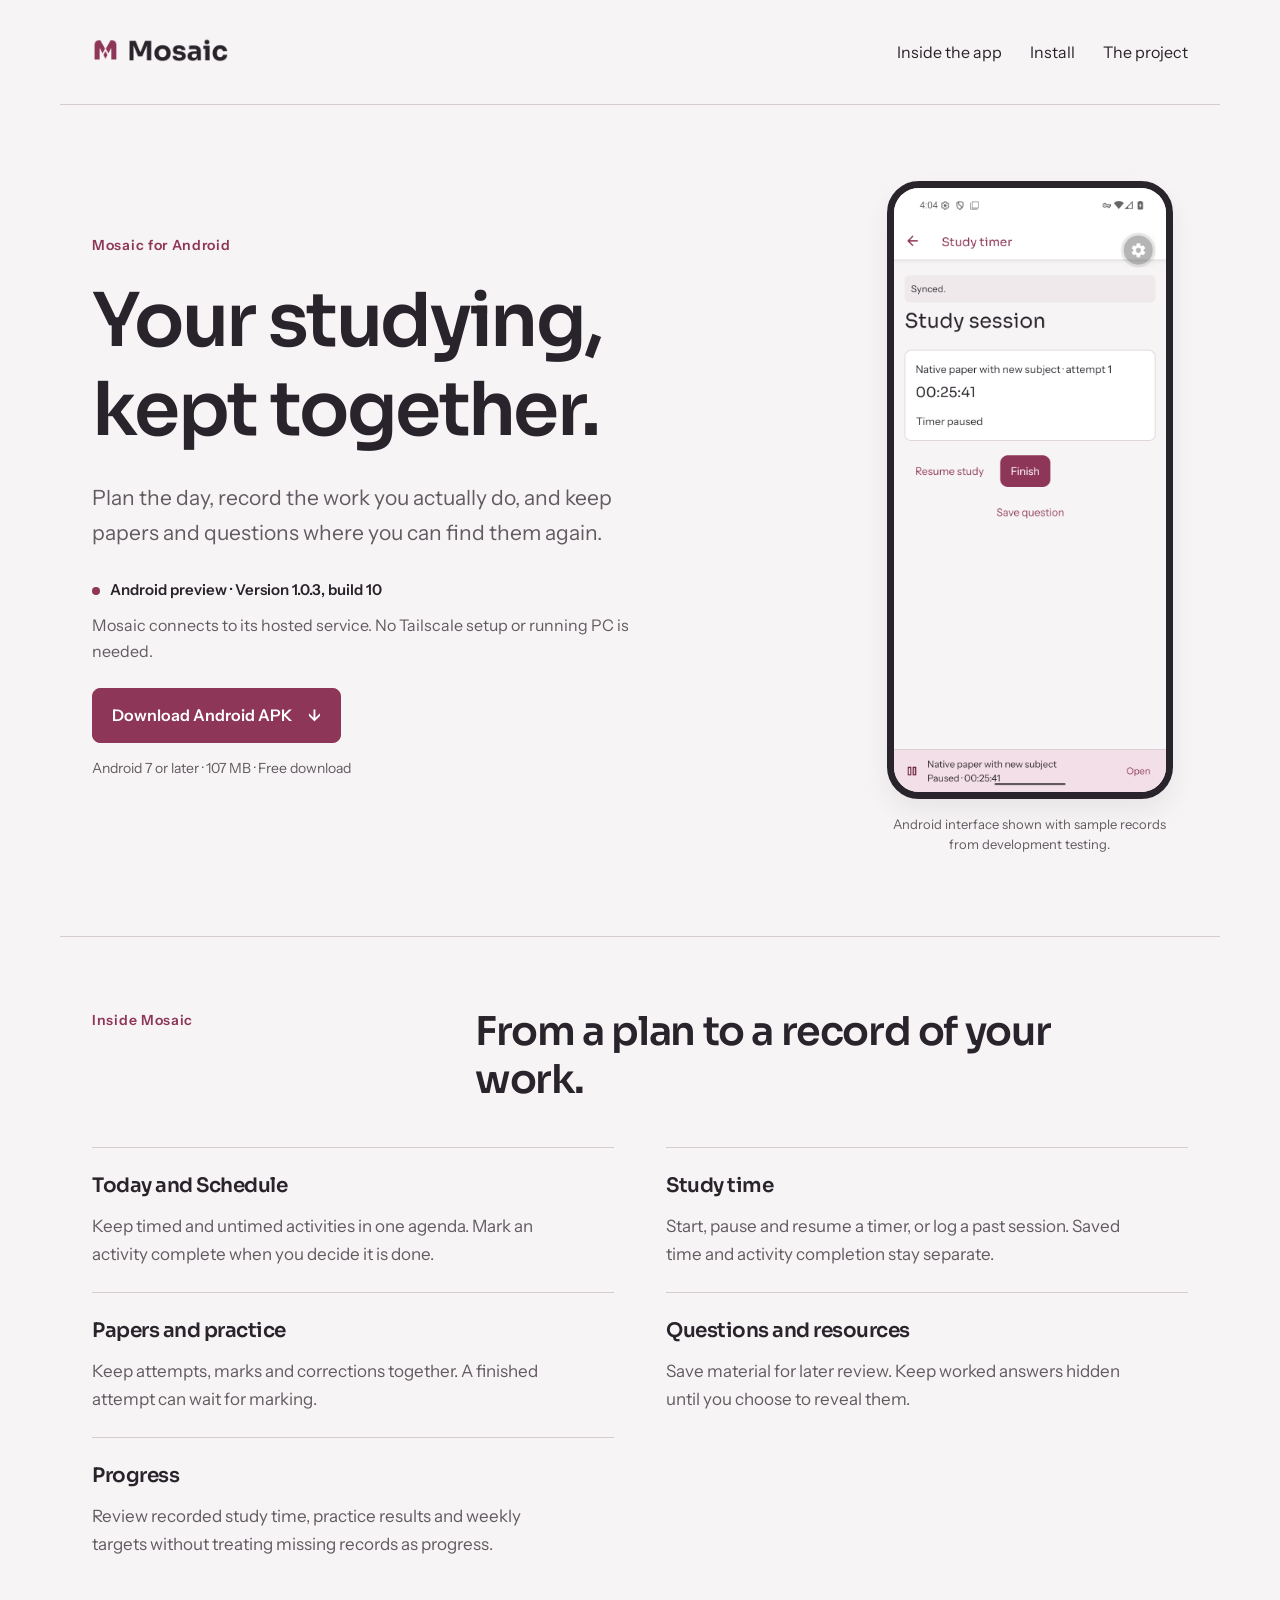
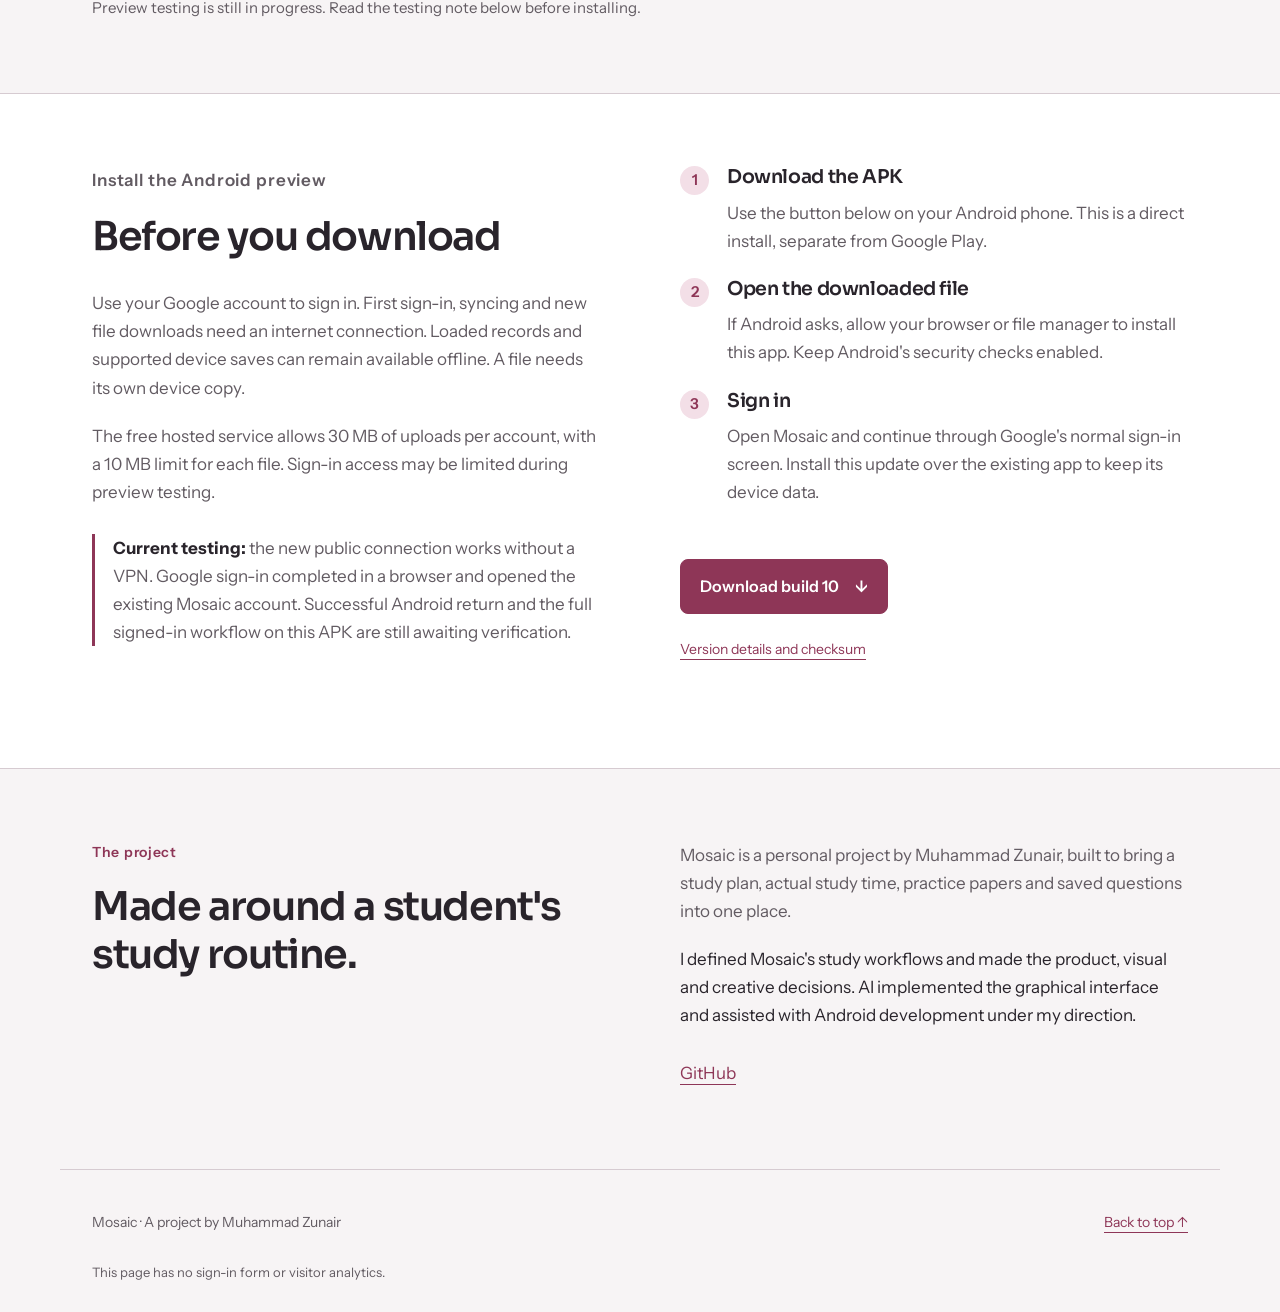
==== app/index.html @ 37b9645a "Publish Mosaic Android build 10" ====
<!doctype html>
<html lang="en">
  <head>
    <meta charset="utf-8">
    <meta name="viewport" content="width=device-width, initial-scale=1">
    <meta name="color-scheme" content="light">
    <meta name="description" content="Mosaic for Android brings your study plans, recorded time, papers and saved questions together. Download the free Android preview.">
    <meta name="theme-color" content="#F7F4F5">
    <meta property="og:title" content="Mosaic for Android">
    <meta property="og:description" content="A study planner for your plans, practice and saved questions. Download the Android preview.">
    <meta property="og:type" content="website">
    <link rel="canonical" href="https://zk04-alt.github.io/mosaic/app/">
    <link rel="icon" type="image/png" href="images/symbol.png">
    <link rel="stylesheet" href="style.css">
    <title>Mosaic for Android</title>
  </head>
  <body>
    <a class="skip" href="#main">Skip to content</a>
    <header class="site-header wrap">
      <a class="brand" href="./" aria-label="Mosaic home"><img src="images/lockup.png" width="163" height="42" alt="Mosaic"></a>
      <nav aria-label="Main navigation">
        <a href="#inside">Inside the app</a>
        <a href="#install">Install</a>
        <a href="#project">The project</a>
      </nav>
    </header>
    <main id="main" tabindex="-1">
      <section class="hero wrap" aria-labelledby="hero-title">
        <div class="hero-copy">
          <p class="eyebrow">Mosaic for Android</p>
          <h1 id="hero-title">Your studying,<br>kept together.</h1>
          <p class="intro">Plan the day, record the work you actually do, and keep papers and questions where you can find them again.</p>
          <p class="availability"><span aria-hidden="true"></span>Android preview · Version 1.0.3, build 10</p>
          <p class="access-note">Mosaic connects to its hosted service. No Tailscale setup or running PC is needed.</p>
          <div class="actions">
            <a class="button primary download" href="https://github.com/ZK04-alt/mosaic/releases/download/android-1.0.3-build10/Mosaic-1.0.3-build10.apk">Download Android APK <span aria-hidden="true">↓</span></a>
          </div>
          <p class="fine">Android 7 or later · 107 MB · Free download</p>
        </div>
        <figure class="phone-preview">
          <div class="phone"><img src="images/timer.png" width="720" height="1600" fetchpriority="high" alt="Mosaic study timer paused at 25 minutes and 41 seconds, with Resume study, Finish and Save question controls."></div>
          <figcaption>Android interface shown with sample records from development testing.</figcaption>
        </figure>
      </section>
      <section class="section wrap" id="inside" aria-labelledby="inside-title">
        <div class="section-heading"><p class="eyebrow">Inside Mosaic</p><h2 id="inside-title">From a plan to a record of your work.</h2></div>
        <dl class="features">
          <div><dt>Today and Schedule</dt><dd>Keep timed and untimed activities in one agenda. Mark an activity complete when you decide it is done.</dd></div>
          <div><dt>Study time</dt><dd>Start, pause and resume a timer, or log a past session. Saved time and activity completion stay separate.</dd></div>
          <div><dt>Papers and practice</dt><dd>Keep attempts, marks and corrections together. A finished attempt can wait for marking.</dd></div>
          <div><dt>Questions and resources</dt><dd>Save material for later review. Keep worked answers hidden until you choose to reveal them.</dd></div>
          <div><dt>Progress</dt><dd>Review recorded study time, practice results and weekly targets without treating missing records as progress.</dd></div>
        </dl>
        <p class="scope-note">Preview testing is still in progress. Read the testing note below before installing.</p>
      </section>
      <section class="install-section" id="install" aria-labelledby="install-title">
        <div class="wrap install-grid">
          <div>
            <p class="eyebrow">Install the Android preview</p>
            <h2 id="install-title">Before you download</h2>
            <p>Use your Google account to sign in. First sign-in, syncing and new file downloads need an internet connection. Loaded records and supported device saves can remain available offline. A file needs its own device copy.</p>
            <p>The free hosted service allows 30 MB of uploads per account, with a 10 MB limit for each file. Sign-in access may be limited during preview testing.</p>
            <p class="status-note"><strong>Current testing:</strong> the new public connection works without a VPN. Google sign-in completed in a browser and opened the existing Mosaic account. Successful Android return and the full signed-in workflow on this APK are still awaiting verification.</p>
          </div>
          <div class="install-steps">
            <ol>
              <li><h3>Download the APK</h3><p>Use the button below on your Android phone. This is a direct install, separate from Google Play.</p></li>
              <li><h3>Open the downloaded file</h3><p>If Android asks, allow your browser or file manager to install this app. Keep Android's security checks enabled.</p></li>
              <li><h3>Sign in</h3><p>Open Mosaic and continue through Google's normal sign-in screen. Install this update over the existing app to keep its device data.</p></li>
            </ol>
            <a class="button primary download" href="https://github.com/ZK04-alt/mosaic/releases/download/android-1.0.3-build10/Mosaic-1.0.3-build10.apk">Download build 10 <span aria-hidden="true">↓</span></a>
            <p class="fine"><a href="https://github.com/ZK04-alt/mosaic/releases/tag/android-1.0.3-build10">Version details and checksum</a></p>
          </div>
        </div>
      </section>
      <section class="section wrap project-grid" id="project" aria-labelledby="project-title">
        <div><p class="eyebrow">The project</p><h2 id="project-title">Made around a student's study routine.</h2></div>
        <div class="project-copy">
          <p>Mosaic is a personal project by Muhammad Zunair, built to bring a study plan, actual study time, practice papers and saved questions into one place.</p>
          <p class="contribution">I defined Mosaic's study workflows and made the product, visual and creative decisions. AI implemented the graphical interface and assisted with Android development under my direction.</p>
          <div class="project-links"><a href="https://github.com/ZK04-alt/mosaic">GitHub</a></div>
        </div>
      </section>
    </main>
    <footer class="site-footer wrap"><p>Mosaic · A project by Muhammad Zunair</p><a href="#main">Back to top ↑</a><p>This page has no sign-in form or visitor analytics.</p></footer>
  </body>
</html>
---- app/style.css ----
/* AI assistance: Codex implemented this app download page. */
@font-face{font-family:Instrument;src:url(fonts/InstrumentSans.ttf) format("truetype");font-display:swap}
@font-face{font-family:Sora;src:url(fonts/Sora.ttf) format("truetype");font-display:swap}
:root{--page:#f7f4f5;--surface:#fff;--text:#29242b;--secondary:#625b62;--action:#8e3657;--border:#d6cbd1;--selected:#f3dfe7;--focus:#804368}
*{box-sizing:border-box}
html{scroll-behavior:smooth;scroll-padding-top:32px}
body{margin:0;background:var(--page);color:var(--text);font:18px/1.65 Instrument,system-ui,sans-serif}
a{color:var(--action);text-underline-offset:5px}
a:hover{text-decoration-thickness:2px}
a:focus-visible{outline:3px solid var(--focus);outline-offset:5px;border-radius:3px}
img{max-width:100%;height:auto;display:block}
p{margin:0 0 20px}
h1,h2,h3{font-family:Sora,system-ui,sans-serif;font-weight:600;line-height:1.2;letter-spacing:-.035em;margin:0}
h1{font-size:clamp(42px,5.8vw,76px);max-width:740px;margin-bottom:26px}
h2{font-size:clamp(28px,3.1vw,42px);max-width:660px}
h3{font-size:19px;letter-spacing:-.02em;margin-bottom:10px}
.wrap{max-width:1160px;margin-inline:auto;padding-inline:32px}
.skip{position:absolute;left:16px;top:-100px;padding:12px 20px;background:var(--surface);z-index:5}
.skip:focus{top:10px}
.site-header{display:flex;align-items:center;justify-content:space-between;gap:24px;padding-block:28px;border-bottom:1px solid var(--border)}
.brand{display:flex;min-height:48px;align-items:center;flex-shrink:0}
.brand img{width:163px;max-height:48px;object-fit:contain}
nav{display:flex;gap:28px;flex-wrap:wrap}
nav a{display:inline-flex;align-items:center;min-height:48px;color:var(--text);font-size:16px;text-decoration:none}
.hero{display:grid;grid-template-columns:minmax(0,1.45fr) minmax(240px,.65fr);gap:72px;align-items:center;padding-block:76px 82px}
.eyebrow{color:var(--action);font-size:14px;font-weight:600;letter-spacing:.05em;margin-bottom:20px}
.intro{max-width:585px;font-size:21px;line-height:1.65;color:var(--secondary)}
.availability{display:flex;align-items:center;gap:10px;font-size:15px;margin-top:28px;margin-bottom:10px;font-weight:600}
.availability span{width:8px;height:8px;border-radius:50%;background:var(--action);flex-shrink:0}
.access-note{font-size:16px;line-height:1.6;color:var(--secondary);max-width:590px;margin-bottom:24px}
.actions{display:flex;flex-wrap:wrap;gap:12px;margin-bottom:14px}
.button{display:inline-flex;justify-content:center;align-items:center;gap:16px;min-height:52px;padding:13px 19px;border-radius:8px;text-decoration:none;font-size:16px;font-weight:600;border:1px solid var(--action)}
.primary{background:var(--action);color:#fff}
.primary:hover{background:#742846}
.secondary{color:var(--action);background:transparent}
.secondary:hover{background:var(--selected)}
.fine{font-size:14px;color:var(--secondary);margin-bottom:22px}
.text-link{display:inline-flex;align-items:center;gap:14px;min-height:48px;font-size:16px}
.phone-preview{margin:0;max-width:286px;justify-self:center}
.phone{border:7px solid #29242b;border-radius:32px;overflow:hidden;background:#fff;box-shadow:0 12px 24px #29242b12}
.phone img{width:100%;height:auto}
figcaption{font-size:13px;color:var(--secondary);text-align:center;margin-top:16px;line-height:1.5}
.section{padding-block:72px;border-top:1px solid var(--border)}
.section-heading{display:grid;grid-template-columns:.65fr 1.35fr;gap:40px;margin-bottom:42px}
.features{margin:0;display:grid;grid-template-columns:1fr 1fr;column-gap:52px}
.features div{border-top:1px solid var(--border);padding-block:24px}
dt{font-family:Sora,system-ui,sans-serif;font-size:20px;font-weight:600;line-height:1.4;letter-spacing:-.025em;margin-bottom:12px}
dd{margin:0;color:var(--secondary);font-size:17px;max-width:475px}
.scope-note{max-width:800px;color:var(--secondary);font-size:15px;margin:14px 0 0}
.install-section{padding-block:72px;background:var(--surface);border-block:1px solid var(--border)}
.install-grid{display:grid;grid-template-columns:1fr 1fr;gap:80px}
.install-grid h2{margin-bottom:28px}
.install-grid p{font-size:17px;color:var(--secondary)}
.status-note{border-left:3px solid var(--action);padding-left:18px;margin-top:28px}
.status-note strong{color:var(--text)}
ol{padding:0;margin:0 0 30px;list-style:none;counter-reset:steps}
ol li{position:relative;padding:0 0 23px 47px;counter-increment:steps}
ol li::before{content:counter(steps);position:absolute;left:0;top:0;width:29px;height:29px;background:var(--selected);color:var(--action);border-radius:50%;font-size:15px;display:grid;place-items:center;font-weight:600}
ol li p{margin:0}
.install-steps .fine{margin-top:12px;font-size:14px}
.install-steps .fine a{display:inline-flex;align-items:center;min-height:48px}
.project-grid{display:grid;grid-template-columns:1fr 1fr;gap:80px;border-top:0}
.project-copy{color:var(--secondary);font-size:17px}
.contribution{color:var(--text)}
.project-links{display:flex;gap:25px;flex-wrap:wrap}
.project-links a{display:inline-flex;align-items:center;min-height:48px}
.site-footer{display:flex;align-items:center;justify-content:space-between;gap:16px;flex-wrap:wrap;padding-block:28px;border-top:1px solid var(--border);font-size:14px;color:var(--secondary)}
.site-footer p{margin:0}
.site-footer>a{display:inline-flex;align-items:center;min-height:48px}
.site-footer p:last-child{flex-basis:100%;font-size:13px}
@media(max-width:950px){.hero{gap:35px;grid-template-columns:1.35fr .65fr}.hero .actions{flex-direction:column;align-items:flex-start}.section-heading{grid-template-columns:1fr;gap:0}.install-grid,.project-grid{gap:40px}.phone-preview{max-width:250px}}
@media(max-width:650px){.wrap{padding-inline:22px}.site-header{padding-block:18px;align-items:flex-start;flex-direction:column;gap:8px}nav{gap:24px}nav a{font-size:14px}.brand img{width:145px}.hero{grid-template-columns:1fr;padding-block:44px 48px;gap:42px}h1{font-size:44px}.intro{font-size:19px}.hero .actions{align-items:stretch}.button{width:100%}.availability{font-size:14px}.phone-preview{max-width:250px}.section,.install-section{padding-block:48px}.section-heading{margin-bottom:28px}.features,.install-grid,.project-grid{grid-template-columns:1fr}.features div{padding-block:22px}.install-grid,.project-grid{gap:28px}.project-links{gap:24px}.site-footer{align-items:flex-start}.site-footer p:first-child{flex-basis:100%}}
@media(prefers-reduced-motion:reduce){html{scroll-behavior:auto}}
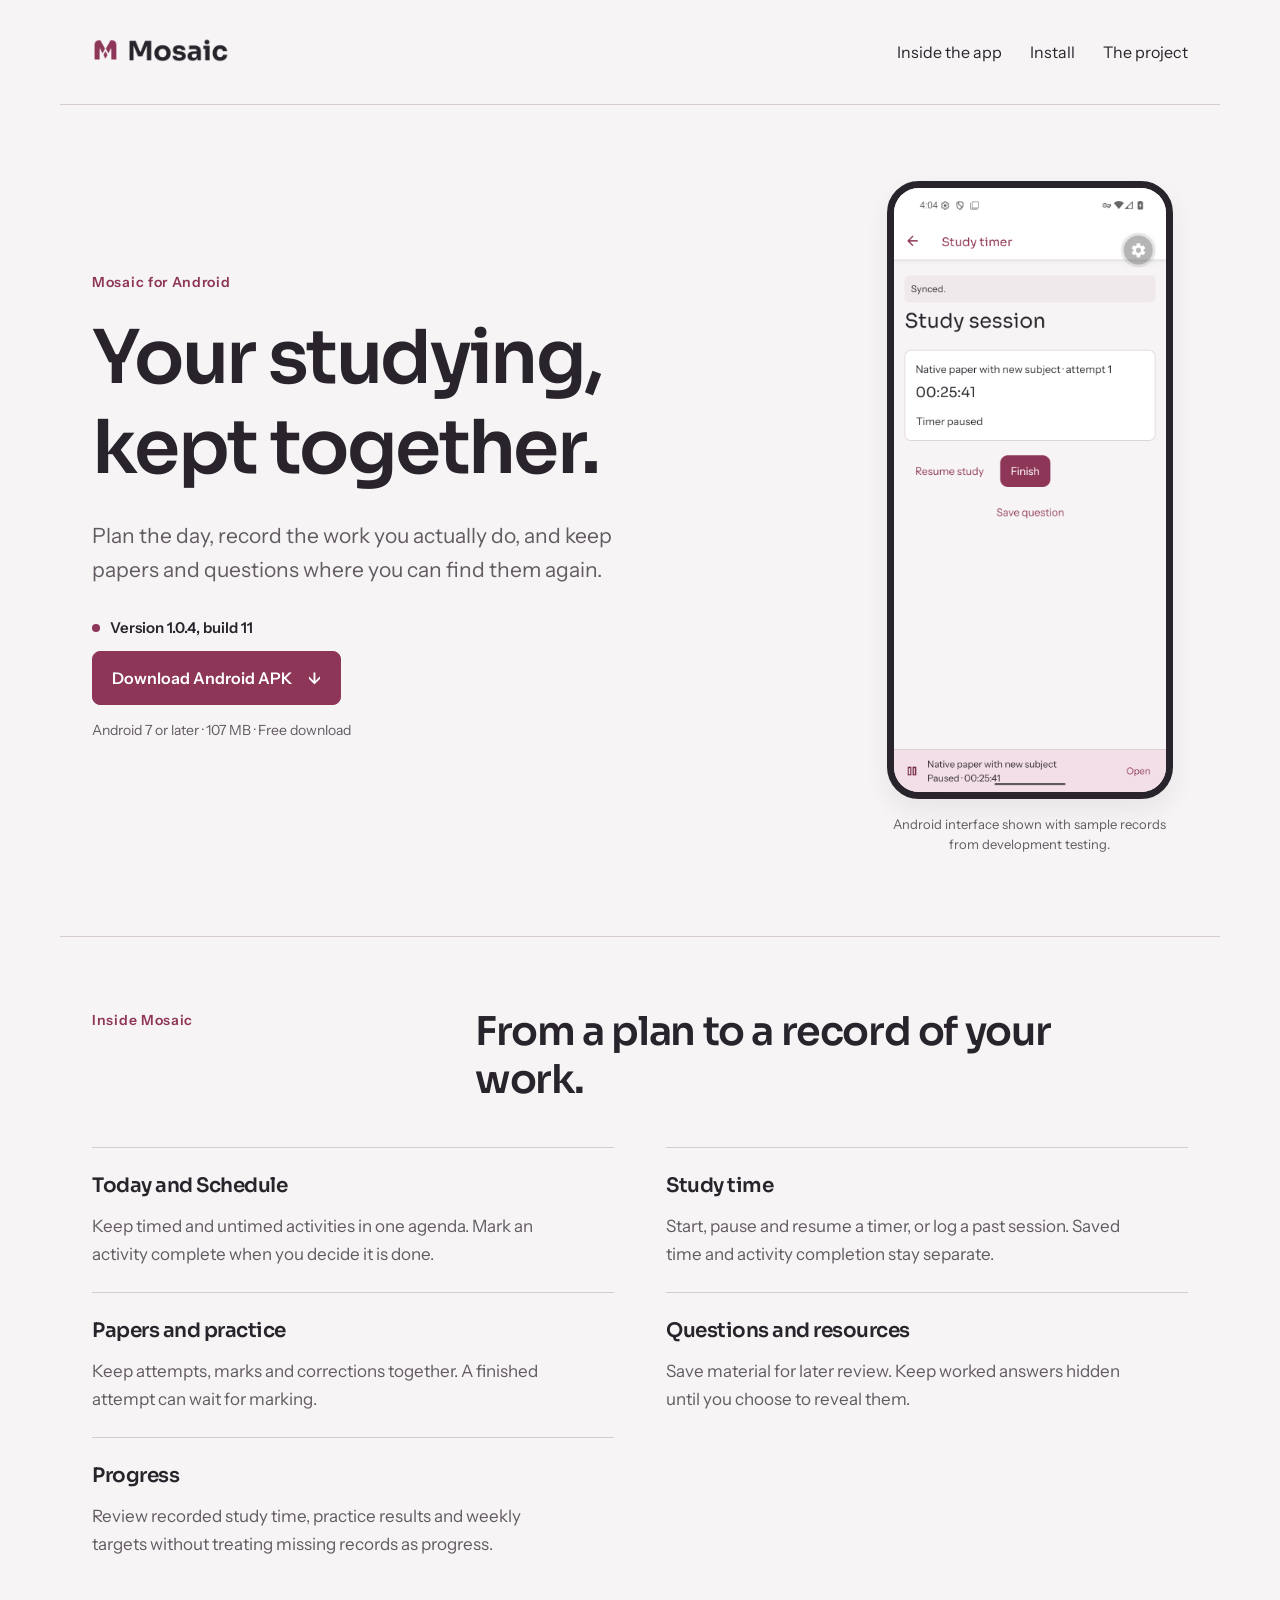
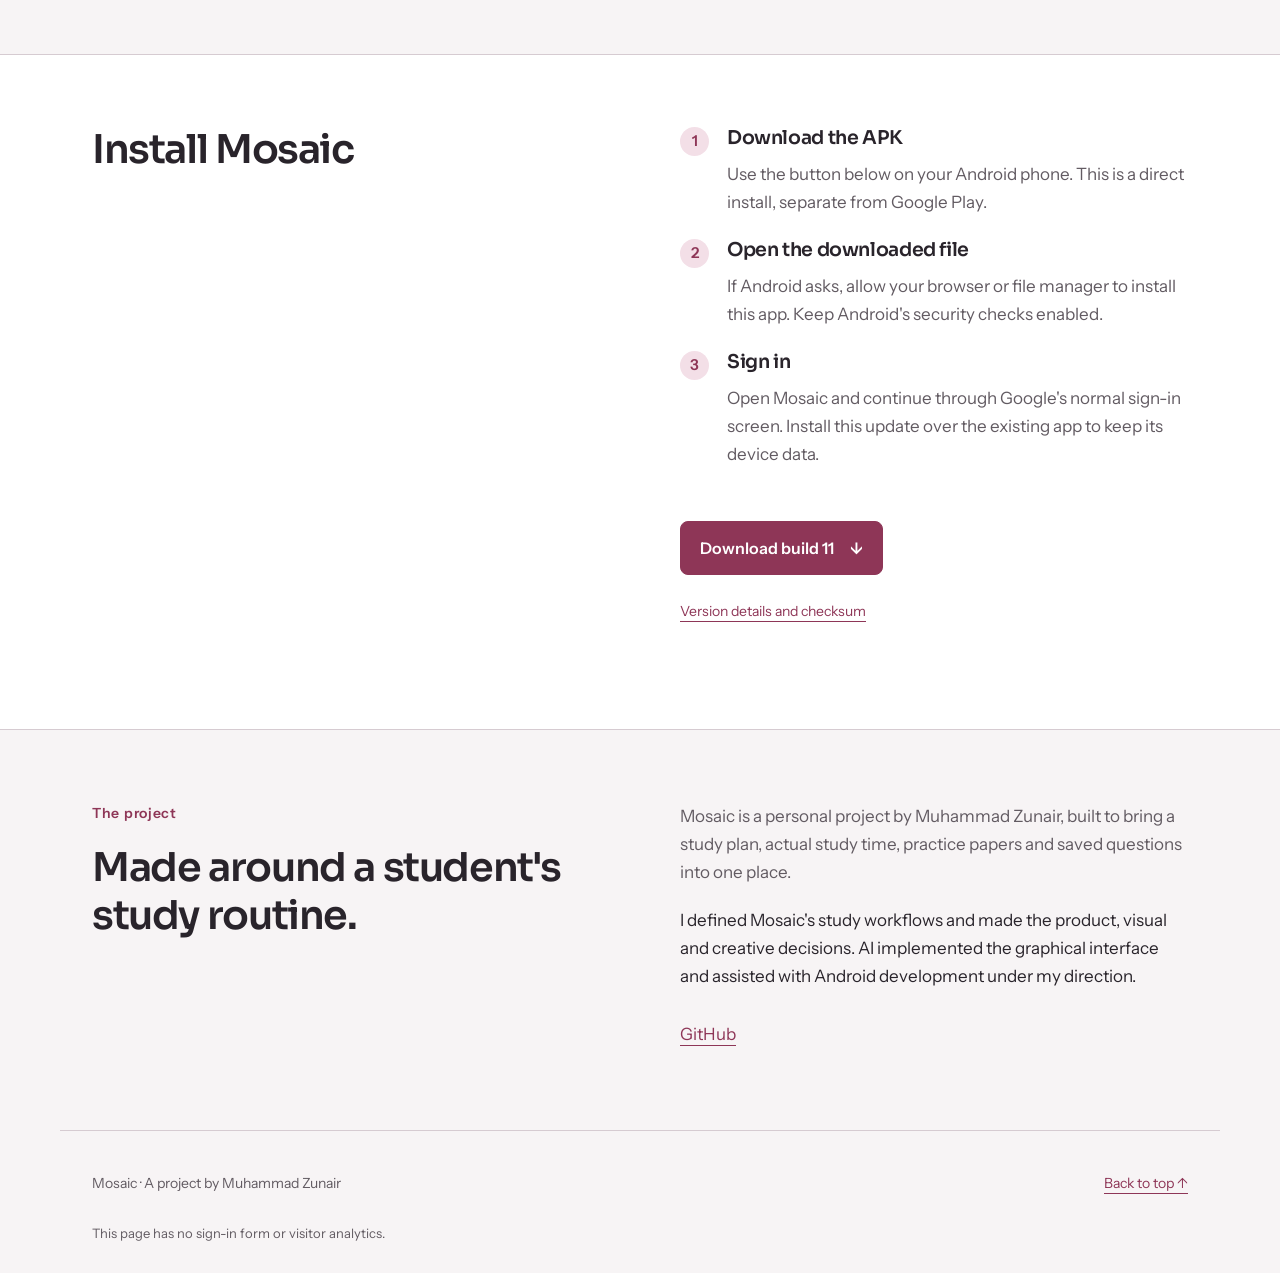
==== commit 0dad7185: "Update Android download and simplify installation copy" ====
--- a/app/index.html
+++ b/app/index.html
@@ -30,10 +30,9 @@
           <p class="eyebrow">Mosaic for Android</p>
           <h1 id="hero-title">Your studying,<br>kept together.</h1>
           <p class="intro">Plan the day, record the work you actually do, and keep papers and questions where you can find them again.</p>
-          <p class="availability"><span aria-hidden="true"></span>Android preview · Version 1.0.3, build 10</p>
-          <p class="access-note">Mosaic connects to its hosted service. No Tailscale setup or running PC is needed.</p>
+          <p class="availability"><span aria-hidden="true"></span>Version 1.0.4, build 11</p>
           <div class="actions">
-            <a class="button primary download" href="https://github.com/ZK04-alt/mosaic/releases/download/android-1.0.3-build10/Mosaic-1.0.3-build10.apk">Download Android APK <span aria-hidden="true">↓</span></a>
+            <a class="button primary download" href="https://github.com/ZK04-alt/mosaic/releases/download/android-1.0.4-build11/Mosaic-1.0.4-build11.apk">Download Android APK <span aria-hidden="true">↓</span></a>
           </div>
           <p class="fine">Android 7 or later · 107 MB · Free download</p>
         </div>
@@ -51,16 +50,11 @@
           <div><dt>Questions and resources</dt><dd>Save material for later review. Keep worked answers hidden until you choose to reveal them.</dd></div>
           <div><dt>Progress</dt><dd>Review recorded study time, practice results and weekly targets without treating missing records as progress.</dd></div>
         </dl>
-        <p class="scope-note">Preview testing is still in progress. Read the testing note below before installing.</p>
       </section>
       <section class="install-section" id="install" aria-labelledby="install-title">
         <div class="wrap install-grid">
           <div>
-            <p class="eyebrow">Install the Android preview</p>
-            <h2 id="install-title">Before you download</h2>
-            <p>Use your Google account to sign in. First sign-in, syncing and new file downloads need an internet connection. Loaded records and supported device saves can remain available offline. A file needs its own device copy.</p>
-            <p>The free hosted service allows 30 MB of uploads per account, with a 10 MB limit for each file. Sign-in access may be limited during preview testing.</p>
-            <p class="status-note"><strong>Current testing:</strong> the new public connection works without a VPN. Google sign-in completed in a browser and opened the existing Mosaic account. Successful Android return and the full signed-in workflow on this APK are still awaiting verification.</p>
+            <h2 id="install-title">Install Mosaic</h2>
           </div>
           <div class="install-steps">
             <ol>
@@ -68,8 +62,8 @@
               <li><h3>Open the downloaded file</h3><p>If Android asks, allow your browser or file manager to install this app. Keep Android's security checks enabled.</p></li>
               <li><h3>Sign in</h3><p>Open Mosaic and continue through Google's normal sign-in screen. Install this update over the existing app to keep its device data.</p></li>
             </ol>
-            <a class="button primary download" href="https://github.com/ZK04-alt/mosaic/releases/download/android-1.0.3-build10/Mosaic-1.0.3-build10.apk">Download build 10 <span aria-hidden="true">↓</span></a>
-            <p class="fine"><a href="https://github.com/ZK04-alt/mosaic/releases/tag/android-1.0.3-build10">Version details and checksum</a></p>
+            <a class="button primary download" href="https://github.com/ZK04-alt/mosaic/releases/download/android-1.0.4-build11/Mosaic-1.0.4-build11.apk">Download build 11 <span aria-hidden="true">↓</span></a>
+            <p class="fine"><a href="https://github.com/ZK04-alt/mosaic/releases/tag/android-1.0.4-build11">Version details and checksum</a></p>
           </div>
         </div>
       </section>
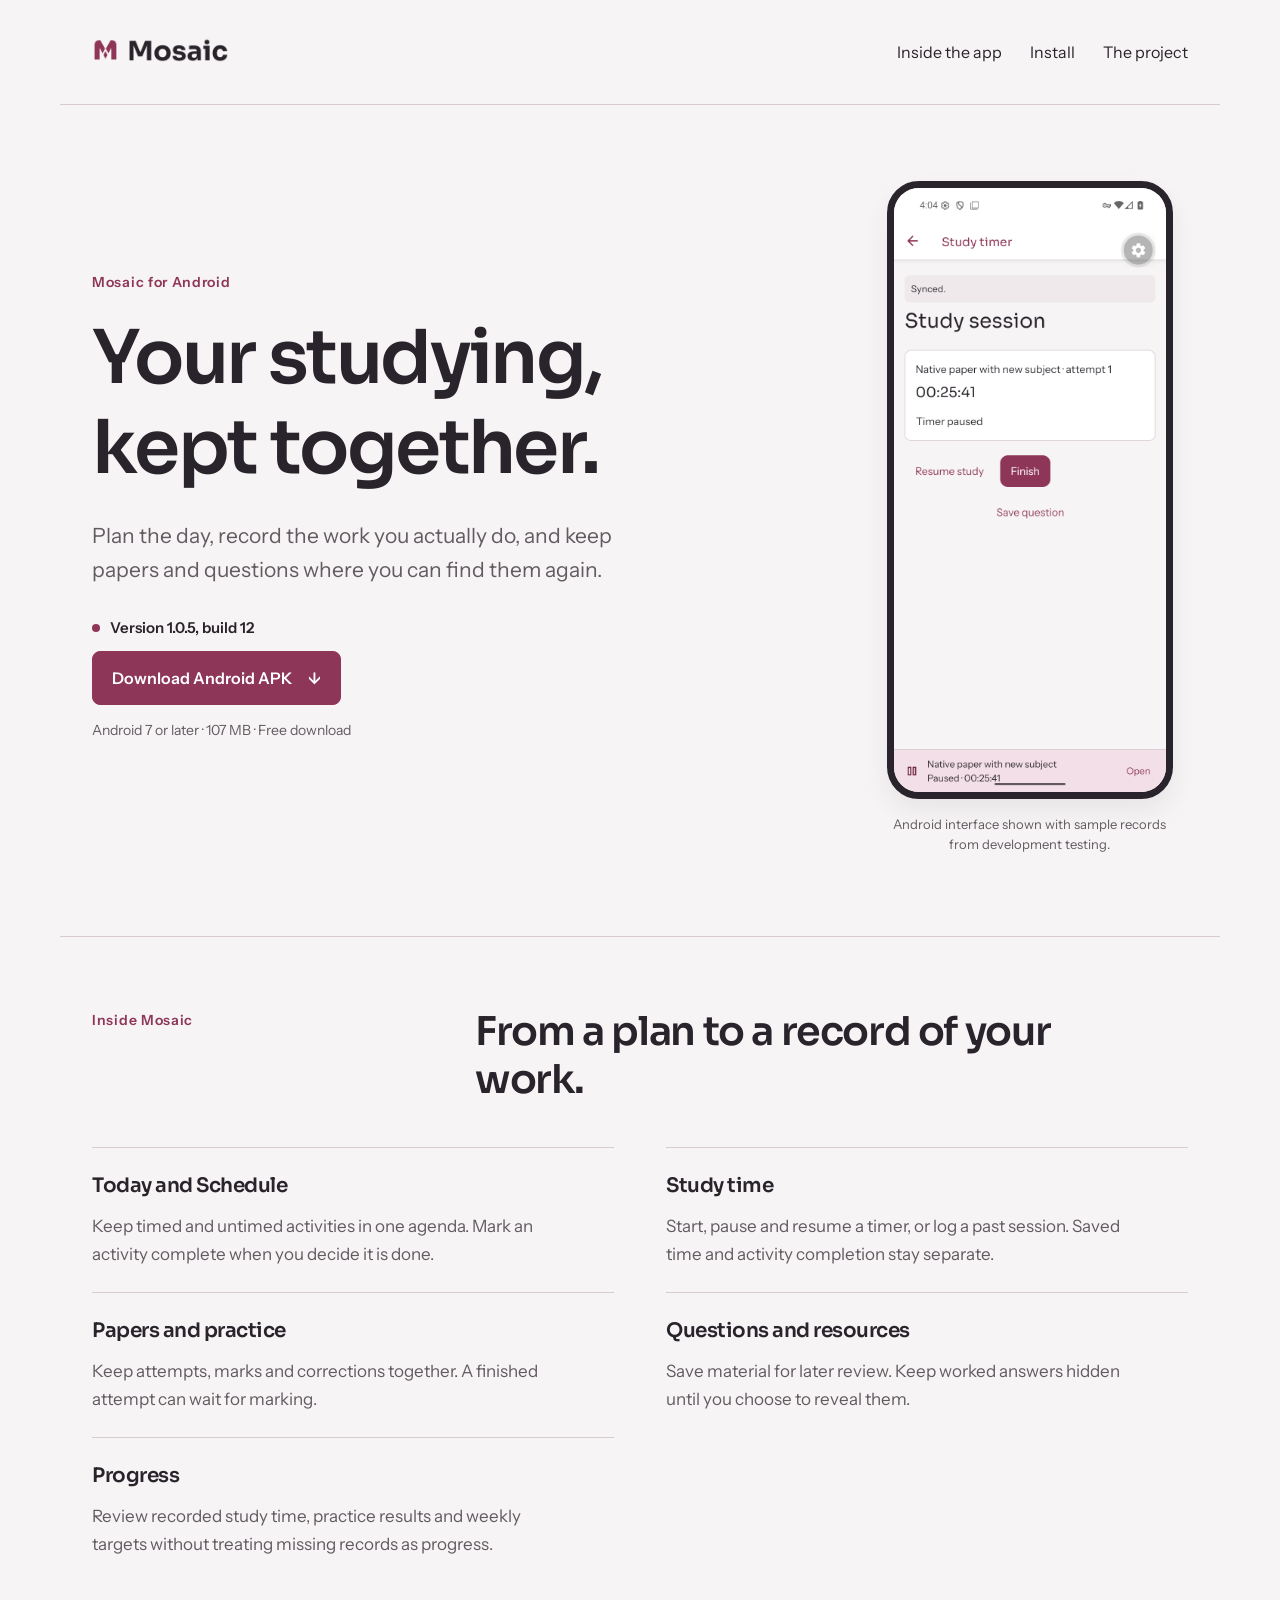
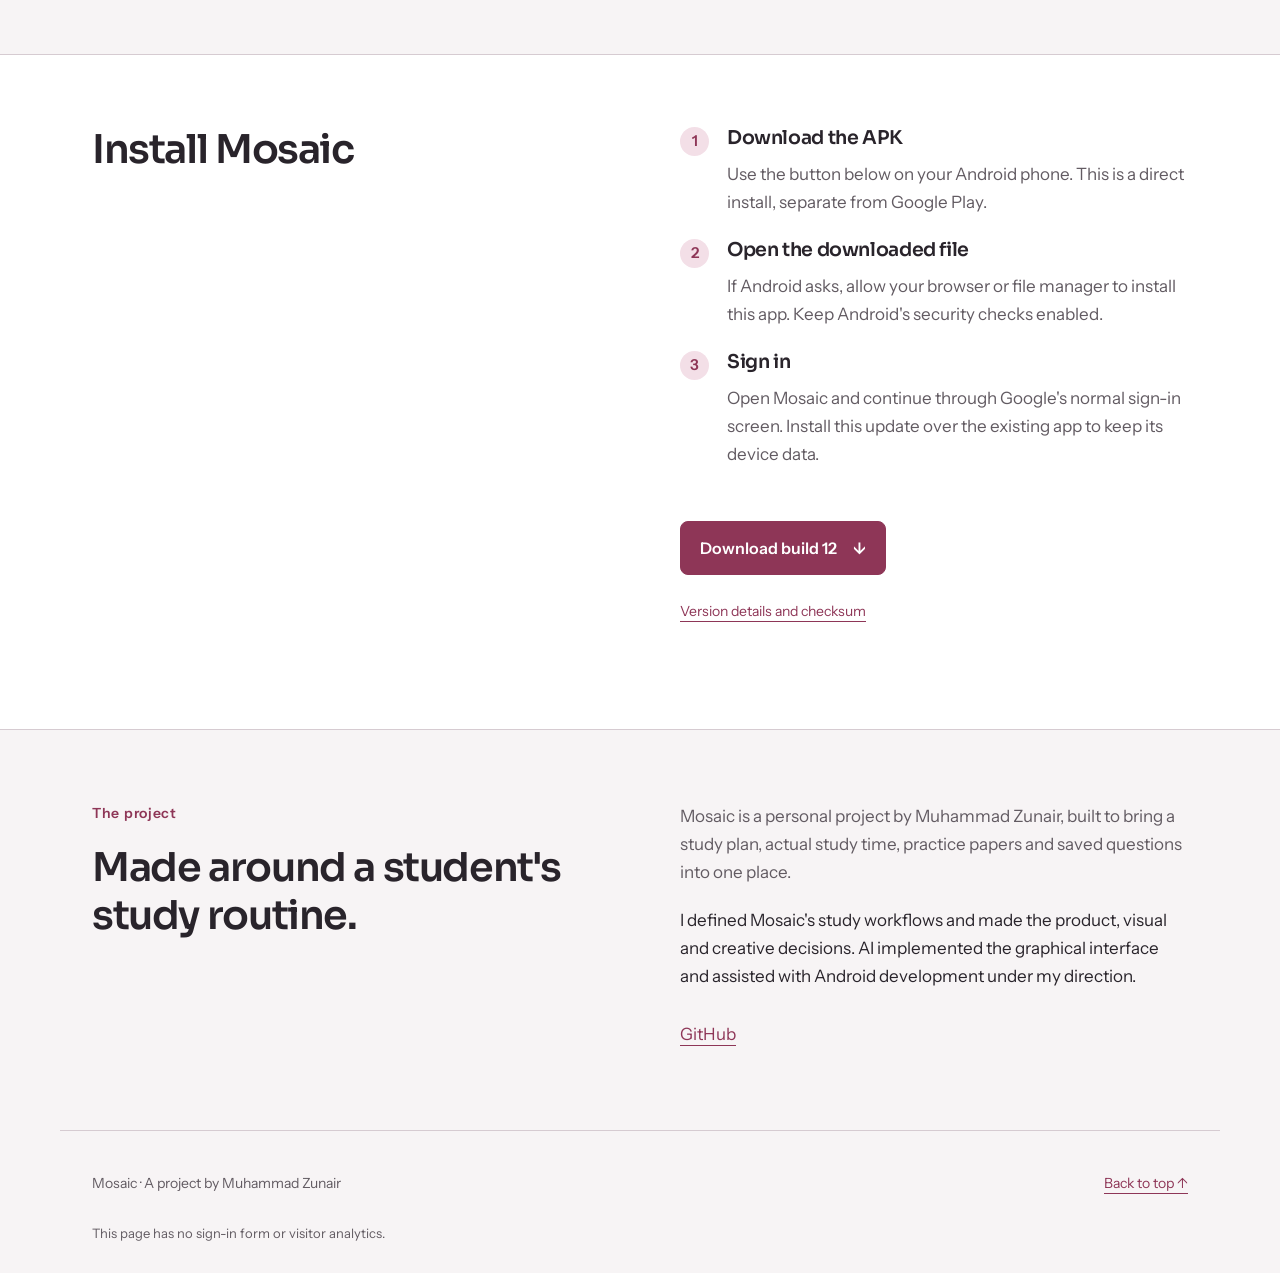
==== commit 066390c1: "Update Android download and simplify installation copy" ====
--- a/app/index.html
+++ b/app/index.html
@@ -30,9 +30,9 @@
           <p class="eyebrow">Mosaic for Android</p>
           <h1 id="hero-title">Your studying,<br>kept together.</h1>
           <p class="intro">Plan the day, record the work you actually do, and keep papers and questions where you can find them again.</p>
-          <p class="availability"><span aria-hidden="true"></span>Version 1.0.4, build 11</p>
+          <p class="availability"><span aria-hidden="true"></span>Version 1.0.5, build 12</p>
           <div class="actions">
-            <a class="button primary download" href="https://github.com/ZK04-alt/mosaic/releases/download/android-1.0.4-build11/Mosaic-1.0.4-build11.apk">Download Android APK <span aria-hidden="true">↓</span></a>
+            <a class="button primary download" href="https://github.com/ZK04-alt/mosaic/releases/download/android-1.0.5-build12/Mosaic-1.0.5-build12.apk">Download Android APK <span aria-hidden="true">↓</span></a>
           </div>
           <p class="fine">Android 7 or later · 107 MB · Free download</p>
         </div>
@@ -62,8 +62,8 @@
               <li><h3>Open the downloaded file</h3><p>If Android asks, allow your browser or file manager to install this app. Keep Android's security checks enabled.</p></li>
               <li><h3>Sign in</h3><p>Open Mosaic and continue through Google's normal sign-in screen. Install this update over the existing app to keep its device data.</p></li>
             </ol>
-            <a class="button primary download" href="https://github.com/ZK04-alt/mosaic/releases/download/android-1.0.4-build11/Mosaic-1.0.4-build11.apk">Download build 11 <span aria-hidden="true">↓</span></a>
-            <p class="fine"><a href="https://github.com/ZK04-alt/mosaic/releases/tag/android-1.0.4-build11">Version details and checksum</a></p>
+            <a class="button primary download" href="https://github.com/ZK04-alt/mosaic/releases/download/android-1.0.5-build12/Mosaic-1.0.5-build12.apk">Download build 12 <span aria-hidden="true">↓</span></a>
+            <p class="fine"><a href="https://github.com/ZK04-alt/mosaic/releases/tag/android-1.0.5-build12">Version details and checksum</a></p>
           </div>
         </div>
       </section>
